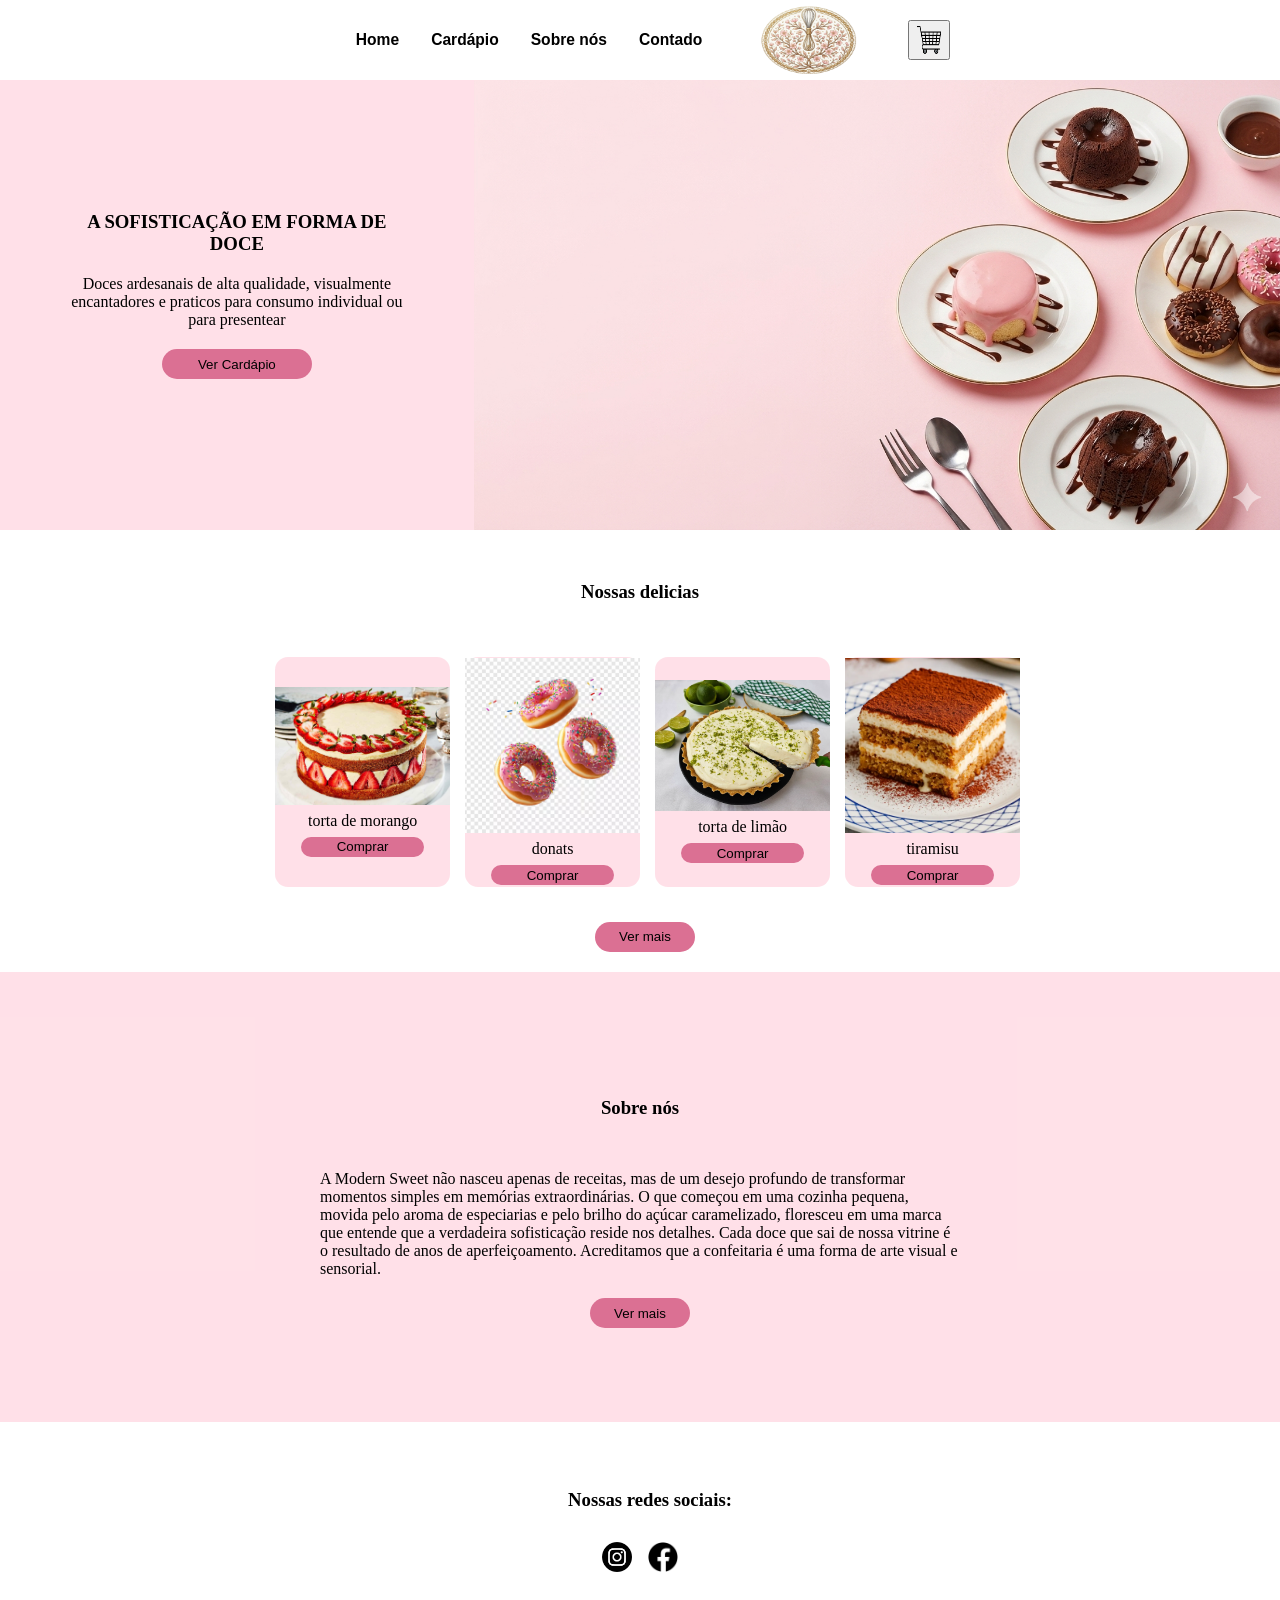
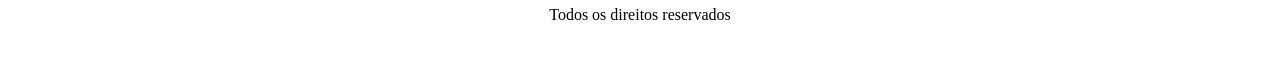
==== index.html @ 154b8712 "." ====
<!DOCTYPE html>
<html lang="pt-BR">
<head>
    <meta charset="UTF-8">
    <meta http-equiv="refresh" content="0; url=Front-end/Home/Index.html">
    <title>Modern Sweets</title>
</head>
<body>
    <p>Carregando Modern Sweets... Se não for redirecionado, <a href="Front-end/Home/Index.html">clique aqui</a>.</p>
</body>
</html>
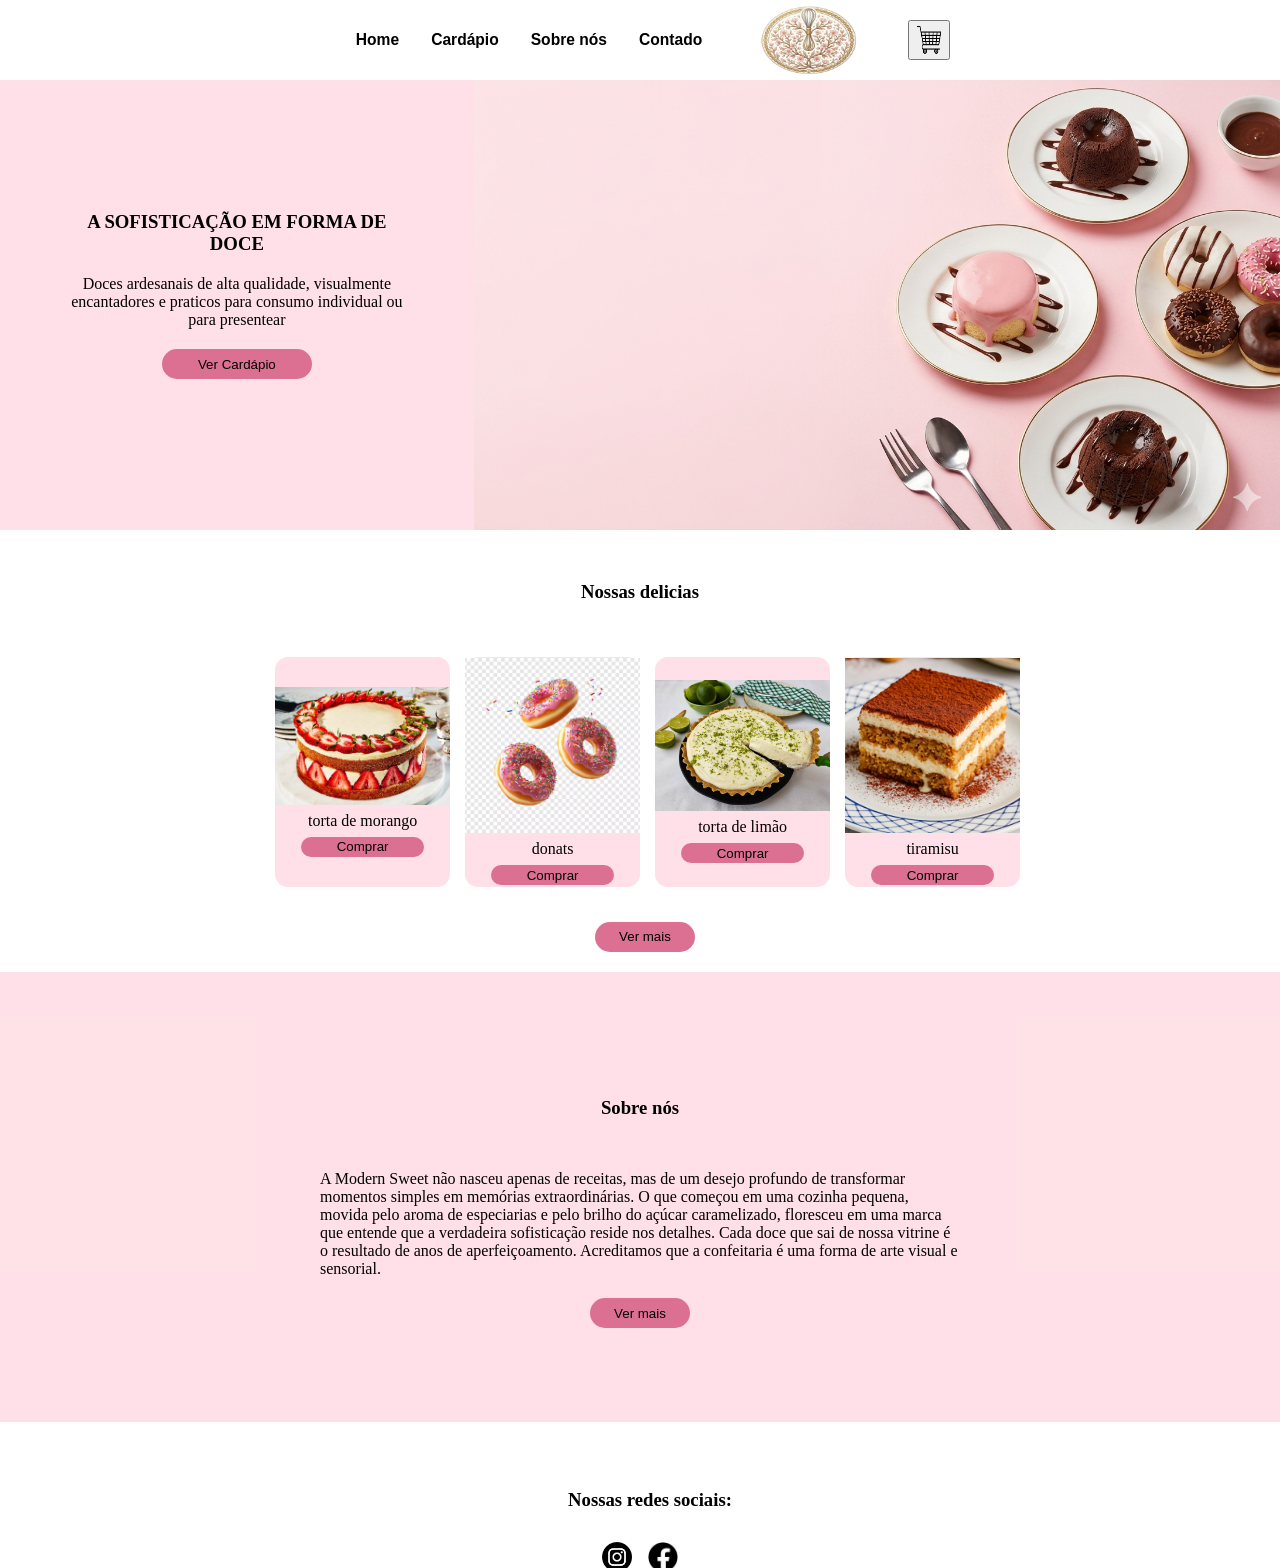
==== commit 734a4ac8: "." ====
--- a/index.html
+++ b/index.html
@@ -6,6 +6,5 @@
     <title>Modern Sweets</title>
 </head>
 <body>
-    <p>Carregando Modern Sweets... Se não for redirecionado, <a href="Front-end/Home/Index.html">clique aqui</a>.</p>
 </body>
 </html>
